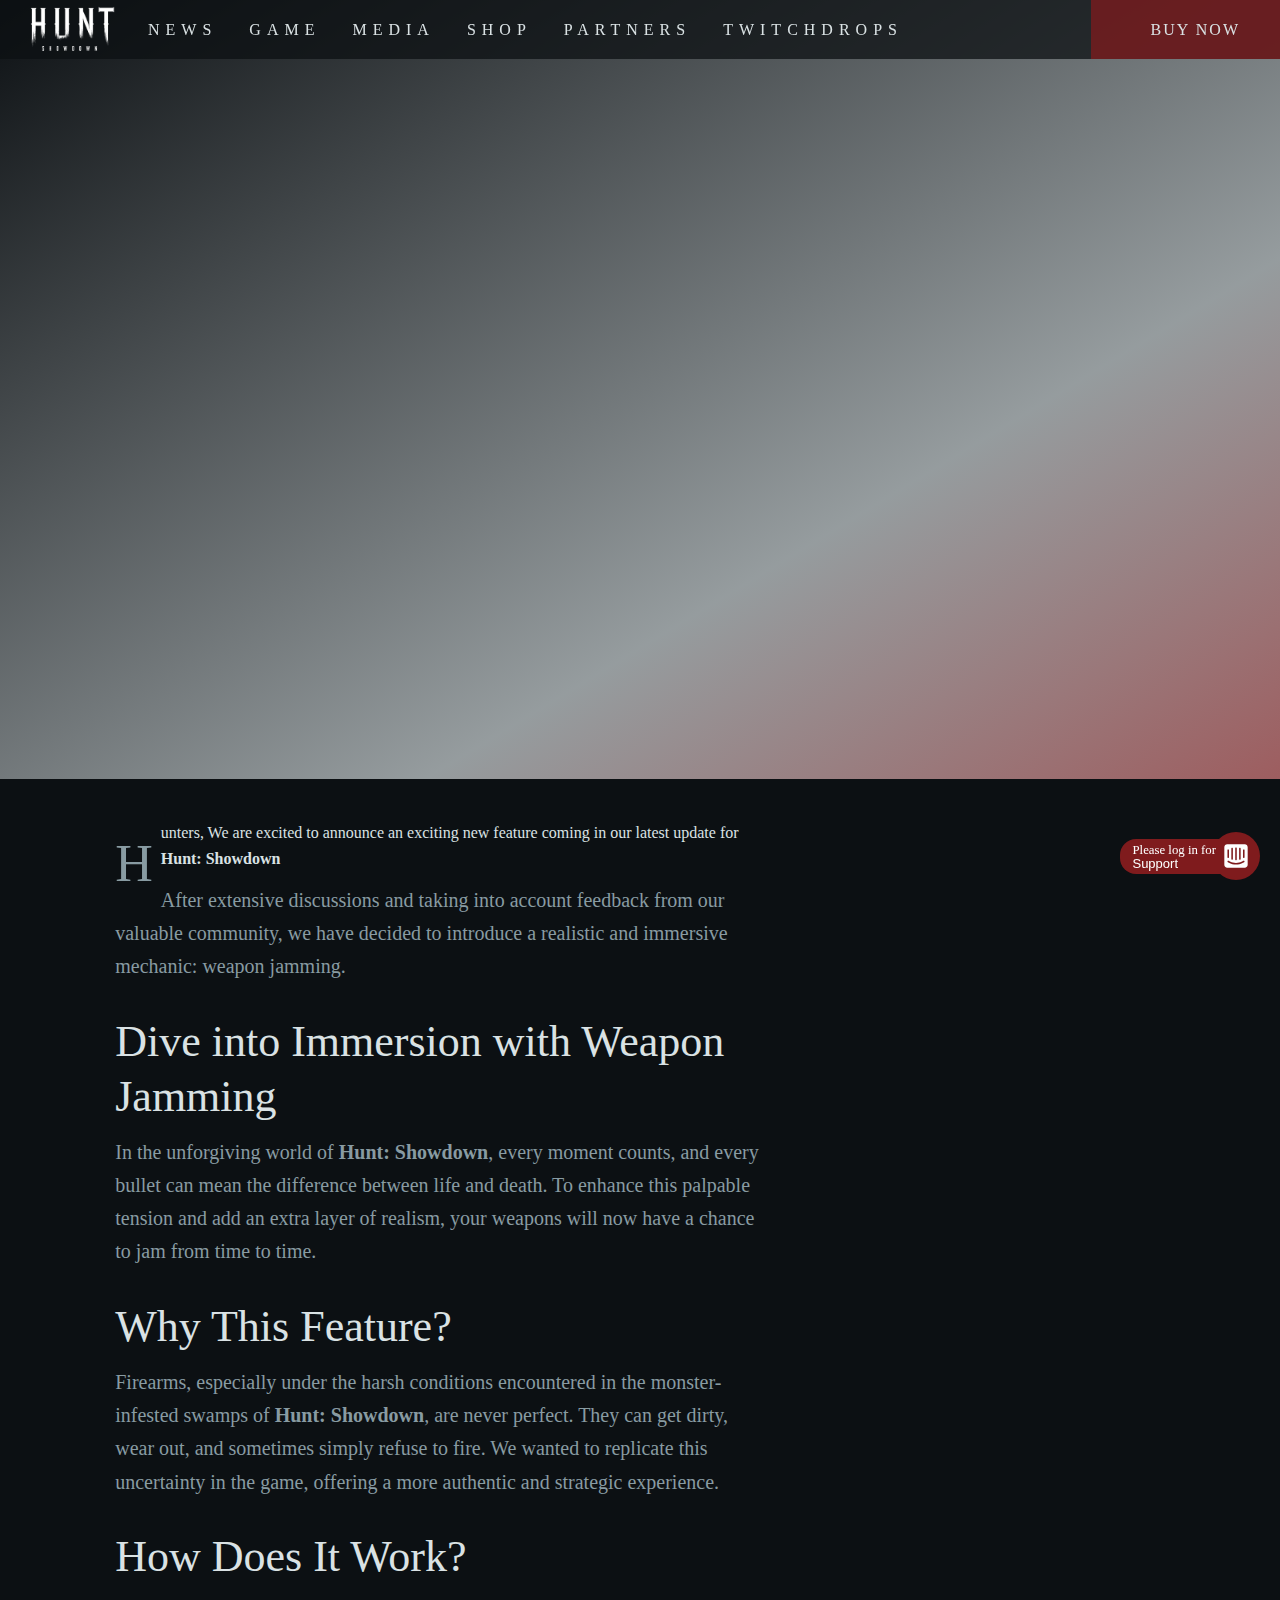
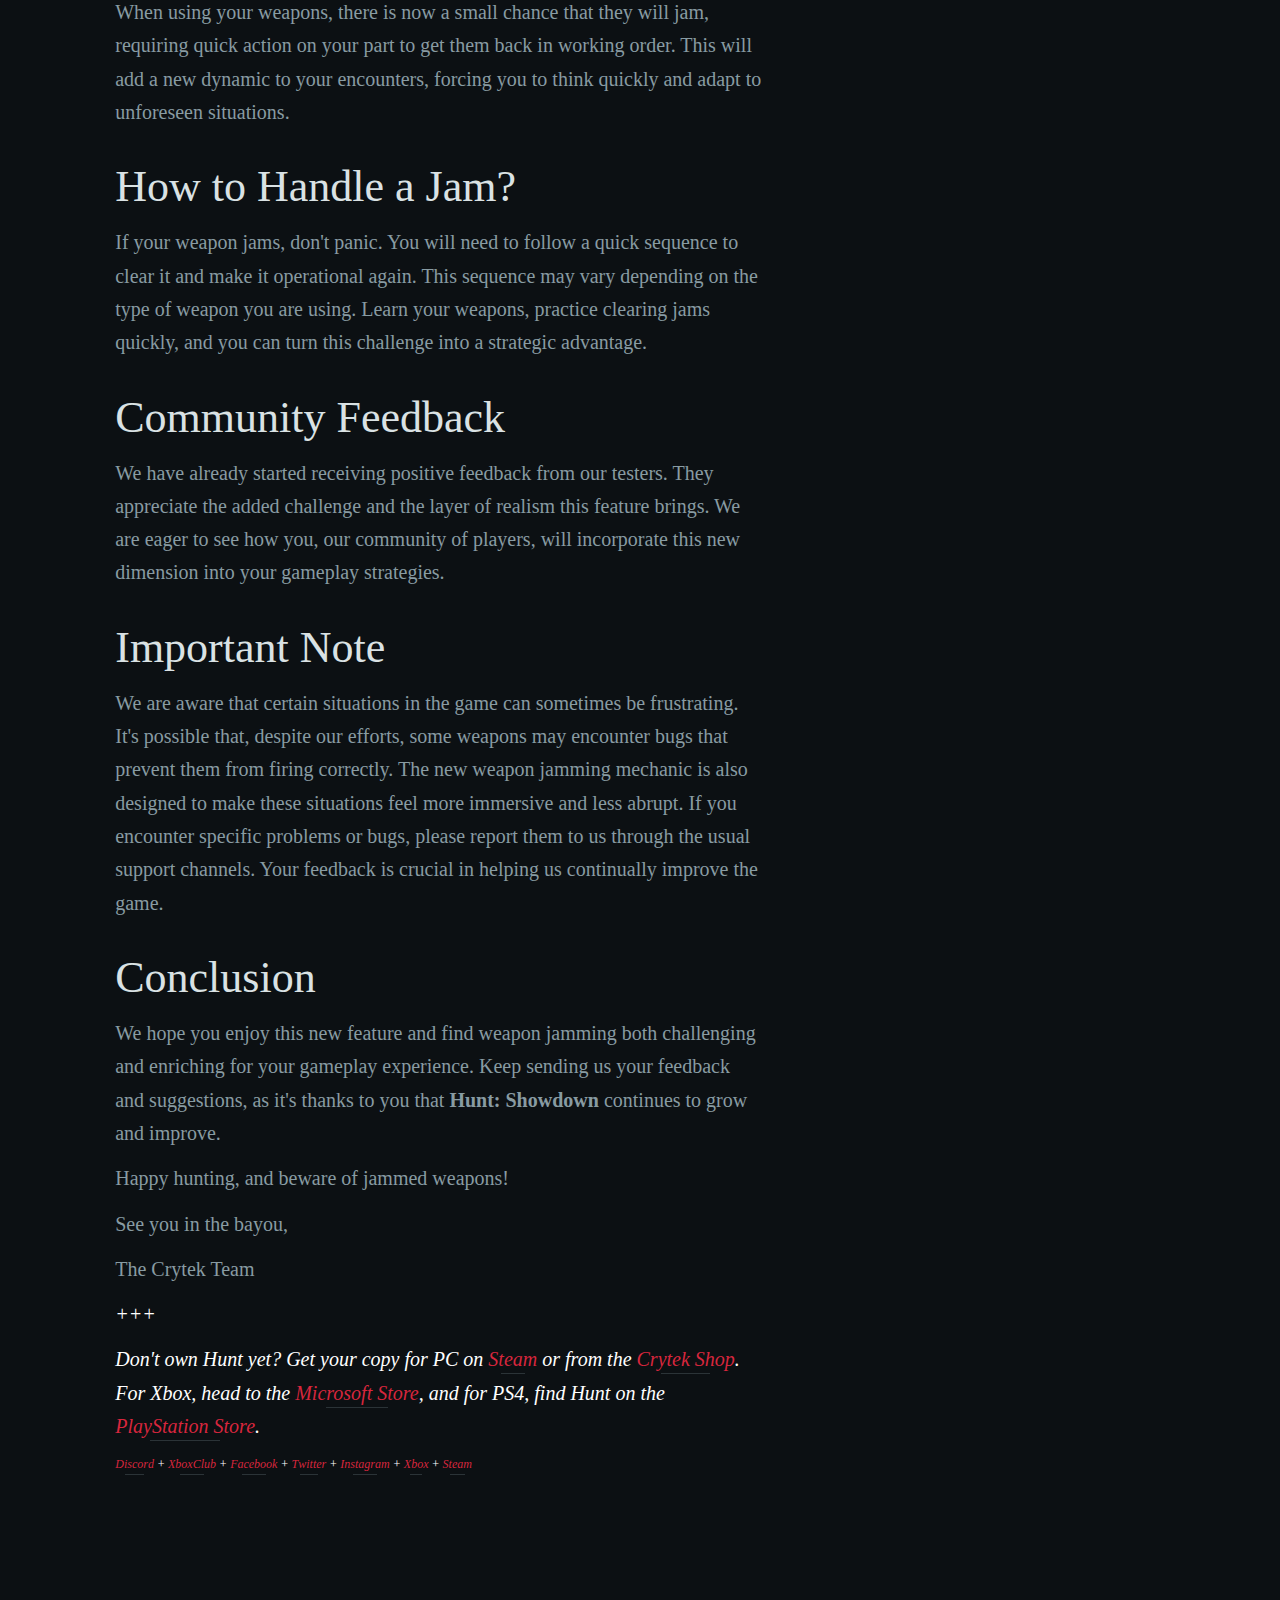
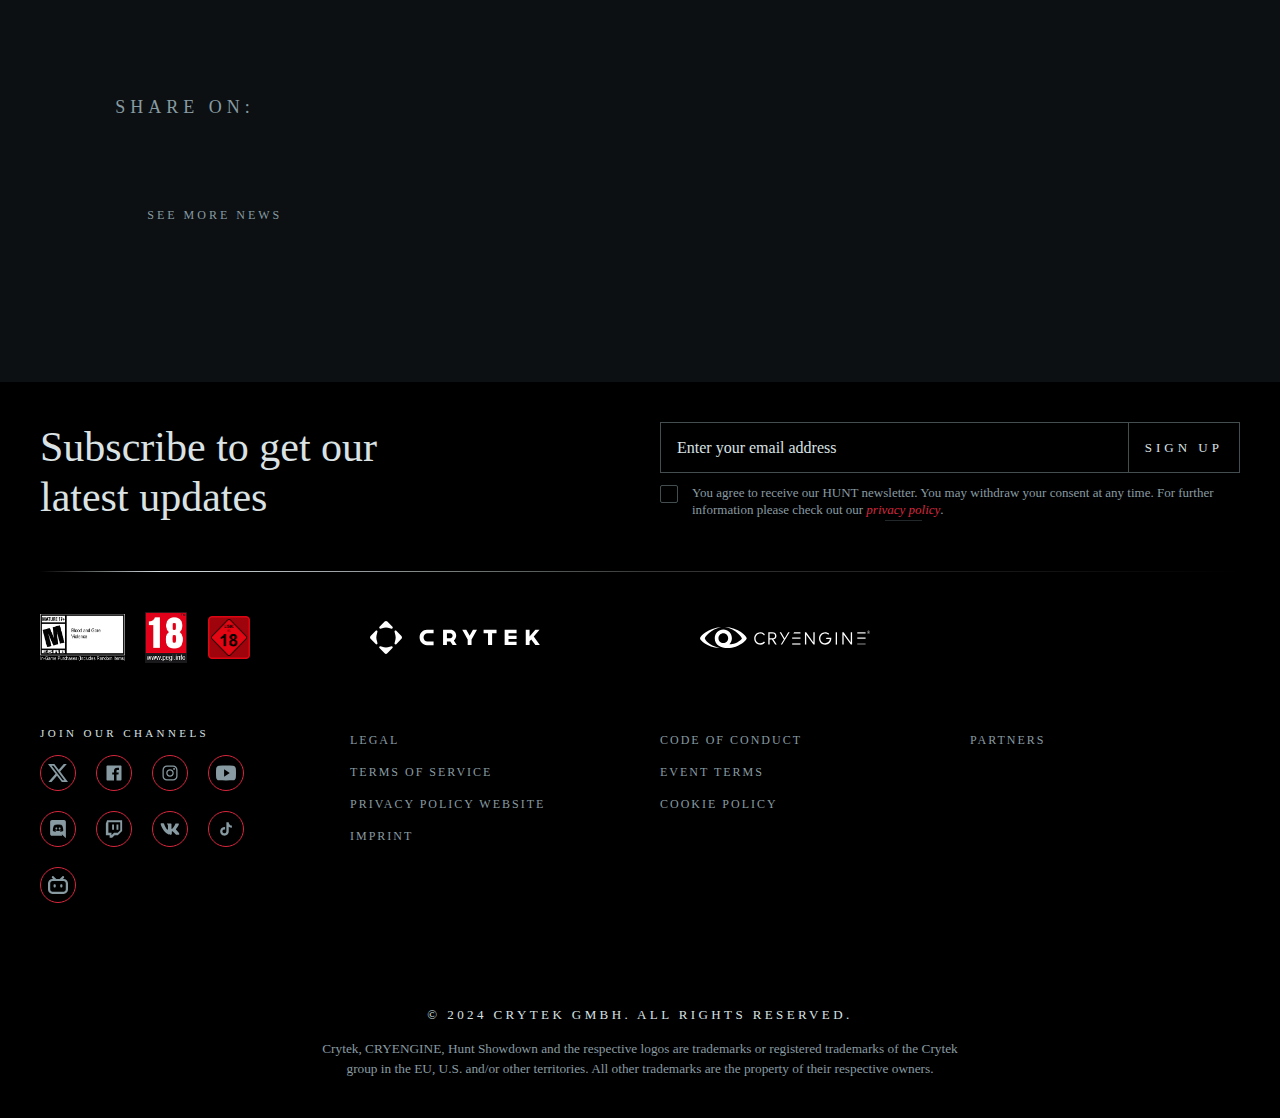
==== huntshowdown-introducing-weapon-jamming.html @ bbed9188 "Adding a fake hunt showdown blog post" ====
<!DOCTYPE html>
<!-- saved from url=(0057)https://www.huntshowdown.com/news/hunt-showdown-update-19 -->
<html lang="en"><head><meta http-equiv="Content-Type" content="text/html; charset=UTF-8">

  <!-- check if cookies is accepted  -->
      <!-- Start Hunt Google tag (gtag.js) -->
    <script async="" src="./Hunt_ Showdown - Hunt_ Showdown – Update 1.9_files/fbevents.js.téléchargement"></script><script async="" src="./Hunt_ Showdown - Hunt_ Showdown – Update 1.9_files/js"></script>
    <script>
      window.dataLayer = window.dataLayer || [];

      function gtag() {
        dataLayer.push(arguments);
      }
      gtag('js', new Date());

      gtag('config', 'G-HGEKR6GQHJ', {'anonymize_ip': true, 'debug_mode': false });
    </script>
    <!-- End Hunt Google tag (gtag.js) -->    
    <!-- Start Facebook Pixel Code -->
    <script>
      ! function(f, b, e, v, n, t, s)


      {
        if (f.fbq) return;
        n = f.fbq = function() {
          n.callMethod ?
            n.callMethod.apply(n, arguments) : n.queue.push(arguments)
        };
        if (!f._fbq) f._fbq = n;
        n.push = n;
        n.loaded = !0;
        n.version = '2.0';
        n.queue = [];
        t = b.createElement(e);
        t.async = !0;

        t.src = v;
        s = b.getElementsByTagName(e)[0];
        s.parentNode.insertBefore(t, s)
      }(window, document, 'script',
        'https://connect.facebook.net/en_US/fbevents.js');
      fbq('consent', 'grant');
      fbq('init', '161180277812144');
      fbq('track', 'PageView');
    </script>
    <!-- End Facebook Pixel Code -->
    
    <meta name="google" content="notranslate">
  <meta http-equiv="Content-Language" content="en_US">
  <title>Hunt: Showdown -&nbsp;Hunt: Showdown – Update 1.9 </title>
  <meta name="viewport" content="width=device-width, initial-scale=1">
  <link rel="shortcut icon" href="https://www.huntshowdown.com/assets/img/favicon.ico">
    <link type="text/css" rel="stylesheet" media="all" href="./Hunt_ Showdown - Hunt_ Showdown – Update 1.9_files/all.min.css">
  <link type="text/css" rel="stylesheet" media="all" href="./Hunt_ Showdown - Hunt_ Showdown – Update 1.9_files/app.css">
  <link type="text/css" rel="stylesheet" media="all" href="./Hunt_ Showdown - Hunt_ Showdown – Update 1.9_files/jssocials.css">
  <link type="text/css" rel="stylesheet" media="all" href="./Hunt_ Showdown - Hunt_ Showdown – Update 1.9_files/before-after.min.css">
  <link type="text/css" rel="stylesheet" media="all" href="./Hunt_ Showdown - Hunt_ Showdown – Update 1.9_files/slick.css">
  <link href="./Hunt_ Showdown - Hunt_ Showdown – Update 1.9_files/css" rel="stylesheet">
  <meta http-equiv="X-UA-Compatible" content="IE=edge, chrome=1">
  <meta name="description" content="Hunt: Showdown is a competitive first-person PvP bounty hunting game with heavy PvE elements. Set in the darkest corners of the world, Hunt packs the thrill of survival games into a match-based format.">
  <!-- general data -->
    <meta property="og:title" content="Hunt: Showdown - Hunt: Showdown – Update 1.9 ">
    <meta property="og:site_name" content="Hunt: Showdown">
    <meta property="og:description" content="Hunt: Showdown is a competitive first-person PvP bounty hunting game with heavy PvE elements. Set in the darkest corners of the world, Hunt packs the thrill of survival games into a match-based format.">
    <meta property="og:type" content="article">
    <meta property="og:image" content="https://www.huntshowdown.com/files/news/Blog_1920x108025.jpg">
    <!-- media -->
  <!-- Startup configuration http://w3c.github.io/manifest/ -->
  <link rel="manifest" href="https://www.huntshowdown.com/manifest.json">
  <!-- Fallback application metadata for legacy browsers -->
  <meta name="application-name" content="SignIn Form Boilerplate">
      <meta name="theme-color" content="#811e20">
    <link rel="icon" sizes="16x16 32x32 48x48" href="https://www.huntshowdown.com/assets/img/favicon.ico">
  <link rel="stylesheet" href="./Hunt_ Showdown - Hunt_ Showdown – Update 1.9_files/ie.css">
  <script src="./Hunt_ Showdown - Hunt_ Showdown – Update 1.9_files/aes.js.téléchargement"></script>
  <script src="./Hunt_ Showdown - Hunt_ Showdown – Update 1.9_files/axios.min.js.téléchargement"></script>
  <!--[if lt IE 9]>
        <script src="/vendors/html5shiv/html5.js"></script>
    <![endif]-->



  <script type="text/javascript" src="./Hunt_ Showdown - Hunt_ Showdown – Update 1.9_files/rjs.min.js.téléchargement"></script>
  <!-- intercom && video-awards -->
      <script src="./Hunt_ Showdown - Hunt_ Showdown – Update 1.9_files/intercomWidget.js.téléchargement"></script>
  
  <!-- google site verification -->
  <meta name="google-site-verification" content="YLtx5zFe3yC482qUzJ9mA2N_0Azlbw8kqzgKvQX0kow">
</head>

<body>
  <noscript>
    <img src="https://ad.doubleclick.net/ddm/activity/src=14203858;type=gshun0;cat=leadg0;dc_lat=;dc_rdid=;tag_for_child_directed_treatment=;tfua=;npa=;gdpr=${GDPR};gdpr_consent=${GDPR_CONSENT_755};ord=[Random Number]?" width="1" height="1" alt="" />
  </noscript>
  <!--[if lt IE 7]>
        <p class="chromeframe">You are using an <strong>outdated</strong> browser. Please <a href="http://browsehappy.com/">upgrade your browser</a> or <a href="http://www.google.com/chromeframe/?redirect=true">activate Google Chrome Frame</a> to improve your experience.</p>
    <![endif]-->
  <div class="injecticons">
    <!--?xml version="1.0" ?-->    <svg xmlns="http://www.w3.org/2000/svg" xmlns:xlink="http://www.w3.org/1999/xlink">
      <symbol viewBox="0 0 512 512" id="discord" xmlns="http://www.w3.org/2000/svg">
        <path d="M321.779 244.5c0 14.031-10.35 25.53-23.46 25.53-12.88 0-23.46-11.499-23.46-25.53 0-14.03 10.351-25.529 23.46-25.529 13.111 0 23.46 11.499 23.46 25.529zM214.37 218.971c-13.111 0-23.461 11.499-23.461 25.529 0 14.031 10.581 25.53 23.461 25.53 13.109 0 23.459-11.499 23.459-25.53.231-14.03-10.35-25.529-23.459-25.529zm242.879-145.59v412.618c-57.944-51.206-39.412-34.255-106.721-96.829l12.192 42.549H101.899c-25.989 0-47.148-21.158-47.148-47.381V73.381c0-26.221 21.159-47.38 47.148-47.38h308.198c25.992 0 47.152 21.159 47.152 47.38zm-65.551 218.038c0-74.059-33.119-134.089-33.119-134.089-33.119-24.839-64.63-24.149-64.63-24.149l-3.22 3.681C329.83 148.82 348 166.071 348 166.071c-54.636-29.944-118.813-29.949-171.81-6.67-8.512 3.909-13.571 6.67-13.571 6.67s19.09-18.17 60.49-30.13l-2.299-2.761s-31.511-.689-64.631 24.149c0 0-33.119 60.03-33.119 134.089 0 0 19.32 33.35 70.148 34.96 0 0 8.511-10.349 15.41-19.09-29.21-8.74-40.248-27.138-40.248-27.138 3.383 2.365 8.962 5.438 9.43 5.748 38.82 21.743 93.965 28.864 143.52 8.051 8.049-2.989 17.02-7.36 26.449-13.57 0 0-11.5 18.861-41.63 27.37 6.901 8.739 15.181 18.629 15.181 18.629 50.829-1.609 70.378-34.959 70.378-34.959z"></path>
      </symbol>
      <symbol viewBox="0 0 512 512" id="facebook" xmlns="http://www.w3.org/2000/svg">
        <path d="M426.8 64H85.2C73.5 64 64 73.5 64 85.2v341.6c0 11.7 9.5 21.2 21.2 21.2H256V296h-45.9v-56H256v-41.4c0-49.6 34.4-76.6 78.7-76.6 21.2 0 44 1.6 49.3 2.3v51.8h-35.3c-24.1 0-28.7 11.4-28.7 28.2V240h57.4l-7.5 56H320v152h106.8c11.7 0 21.2-9.5 21.2-21.2V85.2c0-11.7-9.5-21.2-21.2-21.2z"></path>
      </symbol>
      <symbol viewBox="0 0 512 512" id="instagram" xmlns="http://www.w3.org/2000/svg">
        <path d="M336 96c21.2 0 41.3 8.4 56.5 23.5S416 154.8 416 176v160c0 21.2-8.4 41.3-23.5 56.5S357.2 416 336 416H176c-21.2 0-41.3-8.4-56.5-23.5S96 357.2 96 336V176c0-21.2 8.4-41.3 23.5-56.5S154.8 96 176 96h160m0-32H176c-61.6 0-112 50.4-112 112v160c0 61.6 50.4 112 112 112h160c61.6 0 112-50.4 112-112V176c0-61.6-50.4-112-112-112z"></path>
        <path d="M360 176c-13.3 0-24-10.7-24-24s10.7-24 24-24c13.2 0 24 10.7 24 24s-10.8 24-24 24zm-104 16c35.3 0 64 28.7 64 64s-28.7 64-64 64-64-28.7-64-64 28.7-64 64-64m0-32c-53 0-96 43-96 96s43 96 96 96 96-43 96-96-43-96-96-96z"></path>
      </symbol>
      <symbol viewBox="0 0 512 512" id="twitch" xmlns="http://www.w3.org/2000/svg">
        <path d="M80 32l-32 80v304h96v64h64l64-64h80l112-112V32H80zm336 256l-64 64h-96.001L192 416v-64h-80V80h304v208z"></path>
        <path d="M320 143h48v129h-48zm-112 0h48v129h-48z"></path>
      </symbol>
      <symbol fill="none" viewBox="0 0 22 24" id="twitch-icon" xmlns="http://www.w3.org/2000/svg">
        <path d="M1.913.785L.515 4.991v15.42h5.592v2.804h2.795L11.7 20.41h4.194l5.592-5.972V.785H1.913zm18.174 12.617l-3.914 4.205h-4.958l-3.011 2.197v-2.197H3.31V2.187h16.777v11.215z" fill="#7743D4" data-darkreader-inline-fill="" style="--darkreader-inline-fill: #8252d7;"></path>
        <path d="M11.699 6.393H10.3V12h1.398V6.393zM15.893 6.393h-1.398V12h1.398V6.393z" fill="#7743D4" data-darkreader-inline-fill="" style="--darkreader-inline-fill: #8252d7;"></path>
      </symbol>
      <symbol fill="none" viewBox="0 0 161 53" id="twitch-word" xmlns="http://www.w3.org/2000/svg">
        <path fill-rule="evenodd" clip-rule="evenodd" d="M157.323 18.222l-6.439-6.377h-11.962V3.644H128.8v37.358h10.122V21.866h8.279v19.136h10.122v-22.78zm-32.201-6.377h-15.64l-6.441 6.377v16.4l6.441 6.38h15.64V30.98H113.16v-9.114h11.962v-10.02zm-25.761 0h-8.279V3.644H80.96v30.979l6.44 6.38h11.961V30.98h-8.279v-9.114h8.279v-10.02zM77.28 3.644H67.16V8.2h10.12V3.644zm0 8.201H67.16v29.157h10.12V11.845zm-13.8 0H53.36v19.136h-3.679V11.845h-10.12v19.136h-3.679V11.845H25.76v29.157h31.282l6.439-6.38V11.846zm-41.4 0H13.8V3.644H3.68v30.979l6.44 6.38h11.96V30.98H13.8v-9.114h8.28v-10.02zM161 16.4v27.335l-13.799 9.112h-9.2V48.29l-6.44 4.557h-8.279V48.29l-4.599 4.557h-14.72l-4.602-4.557-.921 4.557H85.562l-5.267-4.557L80 52.847H65.403l-.516-4.557-3.952 4.557H38.64l-4.6-1.822v1.822H22.08l-13.8-8.203L0 36.449V0h17.481l8.28 8.201h37.72V0h31.28V8.2h8.28v4.555l4.602-4.555h9.198L125.122 0h17.48V8.2h10.121L161 16.4z" fill="#9147FF" data-darkreader-inline-fill="" style="--darkreader-inline-fill: #4100a1;"></path>
      </symbol>
      <symbol viewBox="0 0 16 16" id="twitter" xmlns="http://www.w3.org/2000/svg">
        <path d="M12.6.75h2.454l-5.36 6.142L16 15.25h-4.937l-3.867-5.07-4.425 5.07H.316l5.733-6.57L0 .75h5.063l3.495 4.633L12.601.75Zm-.86 13.028h1.36L4.323 2.145H2.865l8.875 11.633Z"></path>
      </symbol>
      <symbol viewBox="0 0 64 64" id="vk" xmlns="http://www.w3.org/2000/svg">
        <path d="M4 13.9h7.1c.9 0 1.6.6 1.9 1.4.9 2.6 2.9 8.3 5.2 12.2 3.1 5.1 5.1 7 6.4 6.8 1.3-.3.9-3.7.9-6.4s.3-7.3-1-9.4l-2-2.9a1 1 0 0 1 .8-1.6h11.4c1.1 0 2 .9 2 2v14.5s.5 2.6 3.3-.1 5.8-7.7 8.3-12.8l1-2.4c.3-.7 1-1.2 1.8-1.2h7.4c1.4 0 2.4 1.4 1.9 2.7l-.8 2.1s-2.7 5.4-5.5 9.2c-2.8 3.9-3.4 4.8-3 5.8.4 1 7.6 7.7 9.4 10.9.5.9.9 1.7 1.3 2.4.7 1.3-.3 3-1.8 3h-8.4c-.7 0-1.4-.4-1.7-1l-.8-1.3s-5.1-6-8.2-7.9c-3.2-1.8-3.1.8-3.1.8V46c0 2.2-1.8 4-4 4h-2s-11 0-19.8-13.1C5.1 26.7 2.8 20.1 2 16.3c-.2-1.2.7-2.4 2-2.4z"></path>
      </symbol>
      <symbol viewBox="0 0 512 512" id="youtube" xmlns="http://www.w3.org/2000/svg">
        <path d="M508.6 148.8c0-45-33.1-81.2-74-81.2C379.2 65 322.7 64 265 64h-18c-57.6 0-114.2 1-169.6 3.6C36.6 67.6 3.5 104 3.5 149 1 184.6-.1 220.2 0 255.8c-.1 35.6 1 71.2 3.4 106.9 0 45 33.1 81.5 73.9 81.5 58.2 2.7 117.9 3.9 178.6 3.8 60.8.2 120.3-1 178.6-3.8 40.9 0 74-36.5 74-81.5 2.4-35.7 3.5-71.3 3.4-107 .2-35.6-.9-71.2-3.3-106.9zM207 353.9V157.4l145 98.2-145 98.3z"></path>
      </symbol>
      <symbol viewBox="0 0 48 48" id="tiktok" xmlns="http://www.w3.org/2000/svg">
        <path d="M38.0766847,15.8542954 C36.0693906,15.7935177 34.2504839,14.8341149 32.8791434,13.5466056 C32.1316475,12.8317108 31.540171,11.9694126 31.1415066,11.0151329 C30.7426093,10.0603874 30.5453728,9.03391952 30.5619062,8 L24.9731521,8 L24.9731521,28.8295196 C24.9731521,32.3434487 22.8773693,34.4182737 20.2765028,34.4182737 C19.6505623,34.4320127 19.0283477,34.3209362 18.4461858,34.0908659 C17.8640239,33.8612612 17.3337909,33.5175528 16.8862248,33.0797671 C16.4386588,32.6422142 16.0833071,32.1196657 15.8404292,31.5426268 C15.5977841,30.9658208 15.4727358,30.3459348 15.4727358,29.7202272 C15.4727358,29.0940539 15.5977841,28.4746337 15.8404292,27.8978277 C16.0833071,27.3207888 16.4386588,26.7980074 16.8862248,26.3604545 C17.3337909,25.9229017 17.8640239,25.5791933 18.4461858,25.3491229 C19.0283477,25.1192854 19.6505623,25.0084418 20.2765028,25.0219479 C20.7939283,25.0263724 21.3069293,25.1167239 21.794781,25.2902081 L21.794781,19.5985278 C21.2957518,19.4900128 20.7869423,19.436221 20.2765028,19.4380839 C18.2431278,19.4392483 16.2560928,20.0426009 14.5659604,21.1729264 C12.875828,22.303019 11.5587449,23.9090873 10.7814424,25.7878401 C10.003907,27.666593 9.80084889,29.7339663 10.1981162,31.7275214 C10.5953834,33.7217752 11.5748126,35.5530237 13.0129853,36.9904978 C14.4509252,38.4277391 16.2828722,39.4064696 18.277126,39.8028054 C20.2711469,40.1991413 22.3382874,39.9951517 24.2163416,39.2169177 C26.0948616,38.4384508 27.7002312,37.1209021 28.8296253,35.4300711 C29.9592522,33.7397058 30.5619062,31.7522051 30.5619062,29.7188301 L30.5619062,18.8324027 C32.7275484,20.3418321 35.3149087,21.0404263 38.0766847,21.0867664 L38.0766847,15.8542954 Z"></path>
      </symbol>
      <symbol viewBox="0 0 24 24" id="bilibili" xmlns="http://www.w3.org/2000/svg">
        <path xmlns="http://www.w3.org/2000/svg" d="M17.813 4.653h.854c1.51.054 2.769.578 3.773 1.574 1.004.995 1.524 2.249 1.56 3.76v7.36c-.036 1.51-.556 2.769-1.56 3.773s-2.262 1.524-3.773 1.56H5.333c-1.51-.036-2.769-.556-3.773-1.56S.036 18.858 0 17.347v-7.36c.036-1.511.556-2.765 1.56-3.76 1.004-.996 2.262-1.52 3.773-1.574h.774l-1.174-1.12a1.234 1.234 0 0 1-.373-.906c0-.356.124-.658.373-.907l.027-.027c.267-.249.573-.373.92-.373.347 0 .653.124.92.373L9.653 4.44c.071.071.134.142.187.213h4.267a.836.836 0 0 1 .16-.213l2.853-2.747c.267-.249.573-.373.92-.373.347 0 .662.151.929.4.267.249.391.551.391.907 0 .355-.124.657-.373.906zM5.333 7.24c-.746.018-1.373.276-1.88.773-.506.498-.769 1.13-.786 1.894v7.52c.017.764.28 1.395.786 1.893.507.498 1.134.756 1.88.773h13.334c.746-.017 1.373-.275 1.88-.773.506-.498.769-1.129.786-1.893v-7.52c-.017-.765-.28-1.396-.786-1.894-.507-.497-1.134-.755-1.88-.773zM8 11.107c.373 0 .684.124.933.373.25.249.383.569.4.96v1.173c-.017.391-.15.711-.4.96-.249.25-.56.374-.933.374s-.684-.125-.933-.374c-.25-.249-.383-.569-.4-.96V12.44c0-.373.129-.689.386-.947.258-.257.574-.386.947-.386zm8 0c.373 0 .684.124.933.373.25.249.383.569.4.96v1.173c-.017.391-.15.711-.4.96-.249.25-.56.374-.933.374s-.684-.125-.933-.374c-.25-.249-.383-.569-.4-.96V12.44c.017-.391.15-.711.4-.96.249-.249.56-.373.933-.373Z"></path>
      </symbol>
    </svg>
  </div>
  <nav class="nav-desktop is-sticky">
  <ul>
    <li><a href="https://www.huntshowdown.com/">
        <div class="logo"><img src="./Hunt_ Showdown - Hunt_ Showdown – Update 1.9_files/logo-nav.png"></div>
      </a>
    </li>
    <li><a href="https://www.huntshowdown.com/news" class="strokehover ">News</a></li>
    <li><a href="https://www.huntshowdown.com/game" class="strokehover ">Game</a></li>
    <li><a href="https://www.huntshowdown.com/media" class="strokehover ">Media</a></li>
    <li><a rel="noopener noreferrer" href="https://eu-shop.crytek.com/" class="strokehover" target="_blank">Shop</a></li>
    <li><a href="https://www.huntshowdown.com/partners" class="strokehover ">Partners</a></li>
    <li><a href="https://www.huntshowdown.com/twitchdrops" class="strokehover ">Twitchdrops</a></li>

  </ul>
  <div class="right">
    <div class="buybtn-dropdown"><a href="javascript:void(0)" class="buybtn-btn" id="buyMenu">Buy now</a>
      <ul class="buybtn-list">
        <li><a rel="noopener noreferrer" target="_blank" class="steam" href="http://store.steampowered.com/app/594650/Hunt_Showdown/" onclick="gtag(&#39;event&#39;, &#39;buy_now_steam&#39;, {&#39;event_label&#39;:&#39;Buy now Steam&#39;,&#39;event_category&#39;:&#39;Top nav&#39;, &#39;event_action&#39;:&#39;click&#39;});">Steam</a></li>
        <li><a rel="noopener noreferrer" target="_blank" class="ps4" href="https://store.playstation.com/en-gb/product/EP4291-CUSA15859_00-HUNTSHOWDOWN0000" onclick="gtag(&#39;event&#39;, &#39;buy_now_ps4&#39;, {&#39;event_label&#39;:&#39;Buy now PS4&#39;,&#39;event_category&#39;:&#39;Top nav&#39;, &#39;event_action&#39;:&#39;click&#39;});">Playstation 4</a></li>
        <li><a rel="noopener noreferrer" target="_blank" class="xbox" href="https://www.microsoft.com/en-us/p/hunt-showdown/9ncmq9dxgxf6?activetab=pivot%3Aoverviewtab" onclick="gtag(&#39;event&#39;, &#39;buy_now_xbox_one&#39;, {&#39;event_label&#39;:&#39;Buy now Xbox One&#39;,&#39;event_category&#39;:&#39;Top nav&#39;, &#39;event_action&#39;:&#39;click&#39;});">Xbox One</a></li>
        <li><a rel="noopener noreferrer" target="_blank" class="pc" href="https://eu-shop.crytek.com/products/hunt-showdown" onclick="gtag(&#39;event&#39;, &#39;buy_now_crytek_shop&#39;, {&#39;event_label&#39;:&#39;Buy now Crytek Shop&#39;,&#39;event_category&#39;:&#39;Top nav&#39;, &#39;event_action&#39;:&#39;click&#39;});">Crytek Shop</a></li>
      </ul>
    </div>
  </div>
</nav>

<nav class="nav-mobile nav-bg is-sticky">
  <div class="menuicon">Menu</div>
  <a href="https://www.huntshowdown.com/">
    <div class="logo"><img src="./Hunt_ Showdown - Hunt_ Showdown – Update 1.9_files/logo-nav.png"></div>
  </a>
  <div class="buybtn-mobile">
    <a class="buybtn-btn" href="javascript:void(0)">Buy now</a>
    <ul class="buybtn-list">
      <li><a target="_blank" rel="noopener noreferrer" class="steam" href="http://store.steampowered.com/app/594650/Hunt_Showdown/" onclick="gtag(&#39;event&#39;, &#39;buy_now_steam&#39;, {&#39;event_label&#39;:&#39;Buy now Steam&#39;,&#39;event_category&#39;:&#39;Mobile top nav&#39;, &#39;event_action&#39;:&#39;click&#39;});">Steam</a></li>
      <li><a target="_blank" rel="noopener noreferrer" class="ps4" href="https://store.playstation.com/en-gb/product/EP4291-CUSA15859_00-HUNTSHOWDOWN0000" onclick="gtag(&#39;event&#39;, &#39;buy_now_ps4&#39;, {&#39;event_label&#39;:&#39;Buy now PS4&#39;,&#39;event_category&#39;:&#39;Mobile top nav&#39;, &#39;event_action&#39;:&#39;click&#39;});">Playstation 4</a></li>
      <li><a target="_blank" rel="noopener noreferrer" class="xbox" href="https://www.microsoft.com/en-us/p/hunt-showdown/9ncmq9dxgxf6?activetab=pivot%3Aoverviewtab" onclick="gtag(&#39;event&#39;, &#39;buy_now_xbox_one&#39;, {&#39;event_label&#39;:&#39;Buy now Xbox One&#39;,&#39;event_category&#39;:&#39;Mobile top nav&#39;, &#39;event_action&#39;:&#39;click&#39;});">Xbox One</a></li>
      <li><a target="_blank" rel="noopener noreferrer" class="pc" href="https://eu-shop.crytek.com/products/hunt-showdown" onclick="gtag(&#39;event&#39;, &#39;buy_now_crytek_shop&#39;, {&#39;event_label&#39;:&#39;Buy now Crytek Shop&#39;,&#39;event_category&#39;:&#39;Mobile top nav&#39;, &#39;event_action&#39;:&#39;click&#39;});">Crytek Shop</a></li>
    </ul>
  </div>
  <ul class="nav-overlay">
    <ul class="menu">
      <li><a href="https://www.huntshowdown.com/">Home</a></li>
      <li><a href="https://www.huntshowdown.com/news">News</a></li>
      <li><a href="https://www.huntshowdown.com/game">Game</a></li>
      <li><a href="https://www.huntshowdown.com/media">Media</a></li>
      <li><a rel="noopener noreferrer" href="https://eu-shop.crytek.com/" target="_blank">Shop</a></li>
      <li><a href="https://www.huntshowdown.com/partners">Partners</a></li>
      <li><a href="https://www.huntshowdown.com/twitchdrops">Twitchdrops</a></li>
      <li class="small"><a rel="noopener noreferrer" target="_blank" href="https://eu-shop.crytek.com/" onclick="gtag(&#39;event&#39;, &#39;buy_now_crytek_shop&#39;, {&#39;event_label&#39;:&#39;Buy now Crytek Shop&#39;,&#39;event_category&#39;:&#39;Mobile nav&#39;, &#39;event_action&#39;:&#39;click&#39;});">Buy now on our Shop</a></li>
      <li class="small"><a rel="noopener noreferrer" target="_blank" class="steam" href="http://store.steampowered.com/app/594650/Hunt_Showdown/" onclick="gtag(&#39;event&#39;, &#39;buy_now_steam&#39;, {&#39;event_label&#39;:&#39;Buy now Steam&#39;,&#39;event_category&#39;:&#39;Mobile nav&#39;, &#39;event_action&#39;:&#39;click&#39;});">Buy now on Steam</a></li>
      <li class="small"><a rel="noopener noreferrer" target="_blank" class="ps4" href="https://store.playstation.com/en-gb/product/EP4291-CUSA15859_00-HUNTSHOWDOWN0000" onclick="gtag(&#39;event&#39;, &#39;buy_now_ps4&#39;, {&#39;event_label&#39;:&#39;Buy now PS4&#39;,&#39;event_category&#39;:&#39;Mobile nav&#39;, &#39;event_action&#39;:&#39;click&#39;});">Buy now on Playstation 4</a></li>
      <li class="small"><a rel="noopener noreferrer" target="_blank" class="xbox" href="https://www.microsoft.com/en-us/p/hunt-showdown/9ncmq9dxgxf6?activetab=pivot%3Aoverviewtab" onclick="gtag(&#39;event&#39;, &#39;buy_now_xbox_one&#39;, {&#39;event_label&#39;:&#39;Buy now Xbox One&#39;,&#39;event_category&#39;:&#39;Mobile nav&#39;, &#39;event_action&#39;:&#39;click&#39;});">Buy now on Xbox</a></li>

      <li class="small"><a href="https://www.huntshowdown.com/signup" class="steambtn">Sign up for our Newsletter</a></li>
    </ul>
  </ul>
</nav><style>
  .blur {
    filter: blur(10px);
    transition: all 1s;
  }
    .noblur {
    transition: all 1s;
  }
</style>
<div class="news-article-hero" style="background: url(&quot;../files/news/Blog_1920x108025.jpg&quot;) center center / cover repeat scroll rgb(218, 226, 228) !important; --darkreader-inline-bgcolor: #263134;" data-darkreader-inline-bgcolor="">
      <div class="news-article-headline">
        <h5><a href="https://www.huntshowdown.com/news/date"><span>July 13, 2024</span></a></h5>
        <h3 aria-label="Hunt: Showdown – Update 1.9  " style="opacity: 1;"><span class="word1" aria-hidden="true">Hunt:</span> <span class="word2" aria-hidden="true">Showdown</span> <span class="word3" aria-hidden="true">–</span> <span class="word4" aria-hidden="true">Introducing a New Feature: Weapon Jamming!</span>   <span class="word7" aria-hidden="true"></span> </h3>
      </div>
</div>
<hr class="hr-big hr-hunt-black news-hr">
<section id="stickynav" class="news-article">
  <div class="row news-article-image"></div>

  <div class="row news-article-text">

    <div class="col">
      <p><p class="dropcap">H</p>unters, We are excited to announce an exciting new feature coming in our latest update for <strong>Hunt: Showdown</strong></p>

<p style="font-size: 2rem;">After extensive discussions and taking into account feedback from our valuable community, we have decided to introduce a realistic and immersive mechanic: weapon jamming.</p>

<h2>Dive into Immersion with Weapon Jamming</h2>

<p style="font-size: 2rem;">In the unforgiving world of <strong>Hunt: Showdown</strong>, every moment counts, and every bullet can mean the difference between life and death. To enhance this palpable tension and add an extra layer of realism, your weapons will now have a chance to jam from time to time.</p>

<h2>Why This Feature?</h2>

<p style="font-size: 2rem;">Firearms, especially under the harsh conditions encountered in the monster-infested swamps of <strong>Hunt: Showdown</strong>, are never perfect. They can get dirty, wear out, and sometimes simply refuse to fire. We wanted to replicate this uncertainty in the game, offering a more authentic and strategic experience.</p>

<h2>How Does It Work?</h2>

<p style="font-size: 2rem;">When using your weapons, there is now a small chance that they will jam, requiring quick action on your part to get them back in working order. This will add a new dynamic to your encounters, forcing you to think quickly and adapt to unforeseen situations.</p>

<h2>How to Handle a Jam?</h2>

<p style="font-size: 2rem;">If your weapon jams, don't panic. You will need to follow a quick sequence to clear it and make it operational again. This sequence may vary depending on the type of weapon you are using. Learn your weapons, practice clearing jams quickly, and you can turn this challenge into a strategic advantage.</p>

<h2>Community Feedback</h2>

<p style="font-size: 2rem;">We have already started receiving positive feedback from our testers. They appreciate the added challenge and the layer of realism this feature brings. We are eager to see how you, our community of players, will incorporate this new dimension into your gameplay strategies.</p>

<h2>Important Note</h2>

<p style="font-size: 2rem;">We are aware that certain situations in the game can sometimes be frustrating. It's possible that, despite our efforts, some weapons may encounter bugs that prevent them from firing correctly. The new weapon jamming mechanic is also designed to make these situations feel more immersive and less abrupt. If you encounter specific problems or bugs, please report them to us through the usual support channels. Your feedback is crucial in helping us continually improve the game.</p>

<h2>Conclusion</h2>

<p style="font-size: 2rem;">We hope you enjoy this new feature and find weapon jamming both challenging and enriching for your gameplay experience. Keep sending us your feedback and suggestions, as it's thanks to you that <strong>Hunt: Showdown</strong> continues to grow and improve.</p>

<p style="font-size: 2rem;">Happy hunting, and beware of jammed weapons!</p>

<p style="font-size: 2rem;">See you in the bayou,</p>
<p style="font-size: 2rem;">The Crytek Team</p>

<p paraid="844337857" paraeid="{e0b54b3a-8671-49f0-94f9-a348bf9c38b3}{245}"></p><p class="paragraph" style="vertical-align:baseline"><span lang="EN-GB">+++<o:p></o:p></span></p><p class="paragraph" style="vertical-align:baseline"><span lang="EN-GB" data-redactor-tag="span">Don't own Hunt yet? Get
your copy for PC on </span><span lang="EN-GB"><a href="https://store.steampowered.com/app/594650/Hunt_Showdown/" target="_blank"><i>Steam</i></a></span><span lang="EN-GB" data-redactor-tag="span"> or from
the </span><span lang="EN-GB"><a href="https://eu-shop.crytek.com/" target="_blank"><i>Crytek Shop</i></a></span><span lang="EN-GB" data-redactor-tag="span">. For Xbox,
head to the </span><span lang="EN-GB"><a href="https://www.microsoft.com/en-us/p/hunt-showdown-game-preview/9ncmq9dxgxf6?activetab=pivot:overviewtab" target="_blank"><i data-redactor-tag="i">Microsoft
Store</i></a></span><i><span lang="EN-GB" data-redactor-tag="span">,</span></i><span lang="EN-GB" data-redactor-tag="span"> and for PS4, find Hunt
on the </span><span lang="EN-GB"><a href="https://www.playstation.com/en-us/games/hunt-showdown-ps4/"><i>PlayStation Store</i></a></span><span lang="EN-GB">.<o:p></o:p></span></p><p class="Paragraph SCXW48614167 BCX9" paraid="1529846744" paraeid="{5b8ca3ad-306d-4138-b111-5de02d67eb8c}{86}" style="font-size: 12px; margin-bottom: 0px; padding: 0px; user-select: text; -webkit-user-drag: none; -webkit-tap-highlight-color: transparent; overflow-wrap: break-word; white-space: pre-wrap; vertical-align: baseline; font-kerning: none; color: windowtext; --darkreader-inline-color: #e8e6e3;" data-darkreader-inline-color=""><span lang="EN-GB"><a href="https://discordapp.com/invite/huntshowdown" target="_blank"><i>Discord</i></a></span><i><span lang="EN-GB" data-redactor-tag="span"> + </span></i><span lang="EN-GB"><a href="https://account.xbox.com/en-US/gameinfohub?titleid=1693450318&amp;wa=wsignin1.0" target="_blank"><i>XboxClub</i></a></span><i><span lang="EN-GB" data-redactor-tag="span"> + </span></i><span lang="EN-GB"><a href="https://www.facebook.com/huntshowdown/" target="_blank"><i>Facebook</i></a></span><i><span lang="EN-GB" data-redactor-tag="span"> + </span></i><span lang="EN-GB"><a href="https://twitter.com/HuntShowdown" target="_blank"><i>Twitter</i></a></span><i><span lang="EN-GB" data-redactor-tag="span"> + </span></i><span lang="EN-GB"><a href="https://www.instagram.com/huntthegame/?hl=en" target="_blank"><i>Instagram</i></a></span><i><span lang="EN-GB" data-redactor-tag="span"> + </span></i><span lang="EN-GB"><a href="https://www.microsoft.com/en-us/p/hunt-showdown-game-preview/9ncmq9dxgxf6?cid=msft_web_chart&amp;activetab=pivot:overviewtab" target="_blank"><i>Xbox</i></a></span><i><span lang="EN-GB" data-redactor-tag="span"> + </span></i><span lang="EN-GB"><a href="https://store.steampowered.com/app/594650/Hunt_Showdown/" target="_blank"><i>Steam</i></a></span><span></span><br></p><p style="font-size: 12px;"><br></p><br>    </div>
  </div>
            <div class="row news-article-text">

    <div class="col">
        <br>
                <hr>
                
        <div class="social">
            <h3 class="social__item uppercase">Share ON:</h3>
            <div class="social__item">
                   <span class="fa fa-brands fa-facebook-f" data-social="fb"></span>
            </div>
            <div class="social__item">
                <span class="fa fa-brands fa-x-twitter" data-social="tw"></span>
            </div>
        </div>
        
        <div class="news-article-footer"><a href="https://www.huntshowdown.com/news" class="btn">See more News</a></div>
             </div>

  </div>
  <div id="detailed-page" style="display:none;"></div>
</section>


  <div class="yt-cookies" style="display:none">
    <div class="modal__bg" id="">
    <div class="modal">
      <a href="https://www.huntshowdown.com/news/hunt-showdown-update-19#"><div class="modal__close"></div></a>
      <div class="cookies__controles">
          <input id="csrf_token" type="hidden" name="csrftoken" value="da31d4905b46aa7df1679636bcc08221176d3184df04befa4656c7ca2284bdc4_57d29f256d84f938187178836dfc7830344d34cb3890f3f37f6de7b7d889c054">          <p>YouTube player uses cookies. You have to accept the <a href="https://www.huntshowdown.com/cookiepolicy">cookie policy</a> to watch the video.</p>
          <a class="btn-prio2" href="javascript:void(0)" id="cks-yt-btn" style="float:right" ;="">Accept</a>
      </div>
    </div>
  </div>
</div>
<div id="widgetContainer">
    <a id="loginWidget" class="intercom" href="https://www.crytek.com/user?client_id=60d59e72d843f">
        <div class="intercom__text">
            <small>Please log in for</small>
            <p>Support</p>
        </div>
        <div class="intercom__icon">
            <svg width="22" height="22" viewBox="0 0 22 22" fill="none" xmlns="http://www.w3.org/2000/svg"><path d="M18.8479 12.0658C18.8458 12.2537 18.7698 12.4332 18.6362 12.5653C18.5026 12.6975 18.3223 12.7716 18.1344 12.7716C17.9465 12.7716 17.7662 12.6975 17.6326 12.5653C17.4991 12.4332 17.423 12.2537 17.421 12.0658V5.64927C17.423 5.46139 17.4991 5.28189 17.6326 5.14976C17.7662 5.01762 17.9465 4.9435 18.1344 4.9435C18.3223 4.9435 18.5026 5.01762 18.6362 5.14976C18.7698 5.28189 18.8458 5.46139 18.8479 5.64927V12.0658ZM18.5989 16.5314C18.4886 16.6258 15.8458 18.8435 11.0001 18.8435C6.15447 18.8435 3.51171 16.6257 3.40143 16.5313C3.25779 16.4082 3.16896 16.233 3.15445 16.0443C3.13995 15.8557 3.20097 15.669 3.3241 15.5253C3.44695 15.3819 3.6217 15.293 3.80999 15.2783C3.99828 15.2635 4.18473 15.324 4.32845 15.4466C4.37033 15.4817 6.73035 17.4166 11.0002 17.4166C15.3236 17.4166 17.647 15.4677 17.67 15.4481C17.9686 15.1917 18.4198 15.2261 18.6761 15.5254C18.7992 15.6691 18.8603 15.8557 18.8458 16.0444C18.8313 16.2331 18.7425 16.4083 18.5989 16.5314ZM3.15229 5.64927C3.15432 5.46139 3.23038 5.28189 3.36396 5.14976C3.49754 5.01762 3.67784 4.9435 3.86573 4.9435C4.05362 4.9435 4.23393 5.01762 4.36751 5.14976C4.50108 5.28189 4.57715 5.46139 4.57918 5.64927V12.0658C4.57715 12.2537 4.50108 12.4332 4.36751 12.5653C4.23393 12.6975 4.05362 12.7716 3.86573 12.7716C3.67784 12.7716 3.49754 12.6975 3.36396 12.5653C3.23038 12.4332 3.15432 12.2537 3.15229 12.0658V5.64927ZM6.71956 4.22238C6.72243 4.03506 6.79885 3.85639 6.93233 3.72494C7.06581 3.59349 7.24563 3.51981 7.43297 3.51981C7.6203 3.51981 7.80013 3.59349 7.9336 3.72494C8.06708 3.85639 8.1435 4.03506 8.14637 4.22238V13.7535C8.1435 13.9408 8.06708 14.1195 7.9336 14.2509C7.80013 14.3824 7.6203 14.456 7.43297 14.456C7.24563 14.456 7.06581 14.3824 6.93233 14.2509C6.79885 14.1195 6.72243 13.9408 6.71956 13.7535V4.22246V4.22238ZM10.2867 3.86137C10.2867 3.76768 10.3051 3.67491 10.341 3.58835C10.3768 3.50179 10.4293 3.42314 10.4956 3.35689C10.5618 3.29064 10.6405 3.23809 10.7271 3.20224C10.8136 3.1664 10.9064 3.14795 11.0001 3.14796C11.0938 3.14794 11.1866 3.16638 11.2731 3.20222C11.3597 3.23806 11.4384 3.29061 11.5046 3.35686C11.5709 3.42311 11.6234 3.50176 11.6593 3.58833C11.6951 3.67489 11.7136 3.76767 11.7136 3.86137V14.2061C11.7115 14.394 11.6355 14.5735 11.5019 14.7056C11.3683 14.8378 11.188 14.9119 11.0001 14.9119C10.8122 14.9119 10.6319 14.8378 10.4983 14.7056C10.3648 14.5735 10.2887 14.394 10.2867 14.2061V3.86137ZM13.8539 4.22238C13.8567 4.03506 13.9332 3.85639 14.0666 3.72494C14.2001 3.59349 14.3799 3.51981 14.5673 3.51981C14.7546 3.51981 14.9344 3.59349 15.0679 3.72494C15.2014 3.85639 15.2778 4.03506 15.2807 4.22238V13.7535C15.2778 13.9408 15.2014 14.1195 15.0679 14.2509C14.9344 14.3824 14.7546 14.456 14.5673 14.456C14.3799 14.456 14.2001 14.3824 14.0666 14.2509C13.9332 14.1195 13.8567 13.9408 13.8539 13.7535V4.22246V4.22238ZM19.0262 0.298523H2.97396C1.4964 0.298523 0.298584 1.49634 0.298584 2.9739V19.0261C0.298584 20.5036 1.4964 21.7015 2.97396 21.7015H19.0262C20.5038 21.7015 21.7016 20.5036 21.7016 19.0261V2.9739C21.7016 1.49634 20.5038 0.298523 19.0262 0.298523Z"></path>
        </svg>
        </div>
    </a>
</div><footer>
  <div class="footer__wrapper">

    <div class="footer__newsletter">
          <h4>Subscribe to get our latest updates</h4>
          <div class="footer__newsletter__input" id="subscribe">
            <form class="signup-action">
                <div class="form-group">
                <input type="text" name="formcheckin" class="important" value="">
                <input id="email" name="email" type="email" value="Enter your email address">
                <input type="hidden" name="afId" value="CYT000000533">
                <input id="csrf_token" type="hidden" name="csrftoken" value="4a432de92f7c776d0197650b85fb960f3ba9e171a9cf9c22c592581be0c3d160_9c894baed78db6b535007ad0b0931e3aecfb00c4e4de4ace2d9905f38dff3ee2">                <button class="btn-submit submitbutton" type="submit" value="Sign up" disabled="disabled">Sign up</button>
                </div>
                <div class="form-group">
                <input required="" id="consent" type="checkbox" value="1" name="consent" class="checkbox_gd" aria-required="true">
                <label for="consent">You agree to receive our HUNT newsletter. You may withdraw your consent at any time. For further information please check out our <a href="https://www.huntshowdown.com/privacy">privacy policy</a>.</label>
                </div>
            </form>
            <div>
                <p class="has-error"></p>
            </div>
            <div class="success">
                <p></p>
            </div>
          </div>
        </div>    <div class="footer__hr"></div>
    <div class="footer__brands">
      <ul class="agerating">
        <li><img src="./Hunt_ Showdown - Hunt_ Showdown – Update 1.9_files/esrb_mature17.png"></li>
        <li><img src="./Hunt_ Showdown - Hunt_ Showdown – Update 1.9_files/PEGI.jpg"></li>
        <li><img src="./Hunt_ Showdown - Hunt_ Showdown – Update 1.9_files/USK.png"></li>
      </ul>
      <a href="http://www.crytek.com/" target="_blank">
        <img src="./Hunt_ Showdown - Hunt_ Showdown – Update 1.9_files/crytek.svg">
      </a>
      <a href="http://www.cryengine.com/" target="_blank">
        <img src="./Hunt_ Showdown - Hunt_ Showdown – Update 1.9_files/cryengine.svg">
      </a>
    </div>
    <div class="footer__links">
      <div class="footer__socialchannels">
        <h5>Join our Channels</h5>
        <div>
          <a rel="noopener noreferrer" href="https://twitter.com/HuntShowdown" target="_blank" class="twitter">
            <svg class="icon">
              <use xlink:href="#twitter"></use>
            </svg>
          </a>
          <a rel="noopener noreferrer" href="https://www.facebook.com/huntshowdown/" target="_blank">
            <svg class="icon">
              <use xlink:href="#facebook"></use>
            </svg>
          </a>
          <a rel="noopener noreferrer" href="https://www.instagram.com/huntthegame/" target="_blank">
            <svg class="icon">
              <use xlink:href="#instagram"></use>
            </svg>
          </a>
          <a rel="noopener noreferrer" href="https://www.youtube.com/user/CrytekHunt" target="_blank">
            <svg class="icon">
              <use xlink:href="#youtube"></use>
            </svg>
          </a>
          <a rel="noopener noreferrer" href="https://discord.gg/nFqe7r6AwQ" target="_blank">
            <svg class="icon">
              <use xlink:href="#discord"></use>
            </svg>
          </a>
          <a rel="noopener noreferrer" href="https://www.twitch.tv/directory/game/Hunt%3A%20Showdown" target="_blank">
            <svg class="icon">
              <use xlink:href="#twitch"></use>
            </svg>
          </a>
          <a rel="noopener noreferrer" href="https://vk.com/huntshowdownofficial" target="_blank">
            <svg class="icon">
              <use xlink:href="#vk"></use>
            </svg>
          </a>
          <a rel="noopener noreferrer" href="https://www.tiktok.com/@huntshowdownofficial?lang=en" target="_blank">
            <svg class="icon">
              <use xlink:href="#tiktok"></use>
            </svg>
          </a>
          <a rel="noopener noreferrer" href="https://space.bilibili.com/679380709/dynamic" target="_blank">
            <svg class="icon">
              <use xlink:href="#bilibili"></use>
            </svg>
          </a>
        </div>
      </div>
      <ul>
        <li><a rel="noopener noreferrer" target="" href="https://www.huntshowdown.com/legal">Legal</a></li><li><a rel="noopener noreferrer" target="_blank" href="http://crytek.com/terms">Terms Of Service</a></li><li><a rel="noopener noreferrer" target="" href="https://www.huntshowdown.com/privacy">Privacy Policy Website</a></li><li><a rel="noopener noreferrer" target="" href="https://www.huntshowdown.com/imprint">Imprint</a></li></ul><ul><li><a rel="noopener noreferrer" target="" href="https://www.huntshowdown.com/conduct">Code of Conduct</a></li><li><a rel="noopener noreferrer" target="" href="https://www.huntshowdown.com/event-terms">Event Terms</a></li><li><a rel="noopener noreferrer" target="" href="https://www.huntshowdown.com/cookiepolicy">Cookie policy</a></li><li><a rel="noopener noreferrer" target="_blank" href="https://www.huntshowdown.com/news/hunt-showdown-update-19"></a></li></ul><ul>
                                <li><a rel="noopener noreferrer" target="" href="https://www.huntshowdown.com/partners">Partners</a></li><li><a rel="noopener noreferrer" target="_blank" href="https://www.huntshowdown.com/news/hunt-showdown-update-19"></a></li><li><a rel="noopener noreferrer" target="_blank" href="https://www.huntshowdown.com/news/hunt-showdown-update-19"></a></li><li><a rel="noopener noreferrer" target="_blank" href="https://www.huntshowdown.com/news/hunt-showdown-update-19"></a></li><li><a rel="noopener noreferrer" target="_blank" href="https://www.huntshowdown.com/news/hunt-showdown-update-19"></a></li></ul><ul><li><a rel="noopener noreferrer" target="_blank" href="https://www.huntshowdown.com/news/hunt-showdown-update-19"></a></li><li><a rel="noopener noreferrer" target="_blank" href="https://www.huntshowdown.com/news/hunt-showdown-update-19"></a></li>      </ul>
    </div>
    <div class="footer__copyright">
      <h5>© 2024 Crytek GmbH. All rights reserved.</h5>
      <p><small>Crytek, CRYENGINE, Hunt Showdown and the respective logos are trademarks or registered trademarks of the Crytek group in the EU, U.S. and/or other territories. All other trademarks are the property of their respective owners.</small></p>
    </div>
  </div>
</footer>    <script type="text/javascript">
      console.log = function() {}
    </script>
    <script type="text/javascript" src="./Hunt_ Showdown - Hunt_ Showdown – Update 1.9_files/jquery-3.5.1.min.js.téléchargement"></script>
  <script type="text/javascript" src="./Hunt_ Showdown - Hunt_ Showdown – Update 1.9_files/scrollreveal.min.js.téléchargement"></script>
  <script type="text/javascript" src="./Hunt_ Showdown - Hunt_ Showdown – Update 1.9_files/app.js.téléchargement"></script>
  <script type="text/javascript" src="./Hunt_ Showdown - Hunt_ Showdown – Update 1.9_files/slick.min.js.téléchargement"></script>
  <script type="text/javascript" src="./Hunt_ Showdown - Hunt_ Showdown – Update 1.9_files/jquery.lettering.js.téléchargement"></script>
  <script type="text/javascript" src="./Hunt_ Showdown - Hunt_ Showdown – Update 1.9_files/jssocials.min.js.téléchargement"></script>
  <script type="text/javascript" src="./Hunt_ Showdown - Hunt_ Showdown – Update 1.9_files/before-after.min.js.téléchargement"></script>
  <script type="text/javascript">

</script>


<div id="cks-hidden" name="true"></div>
</body></html>
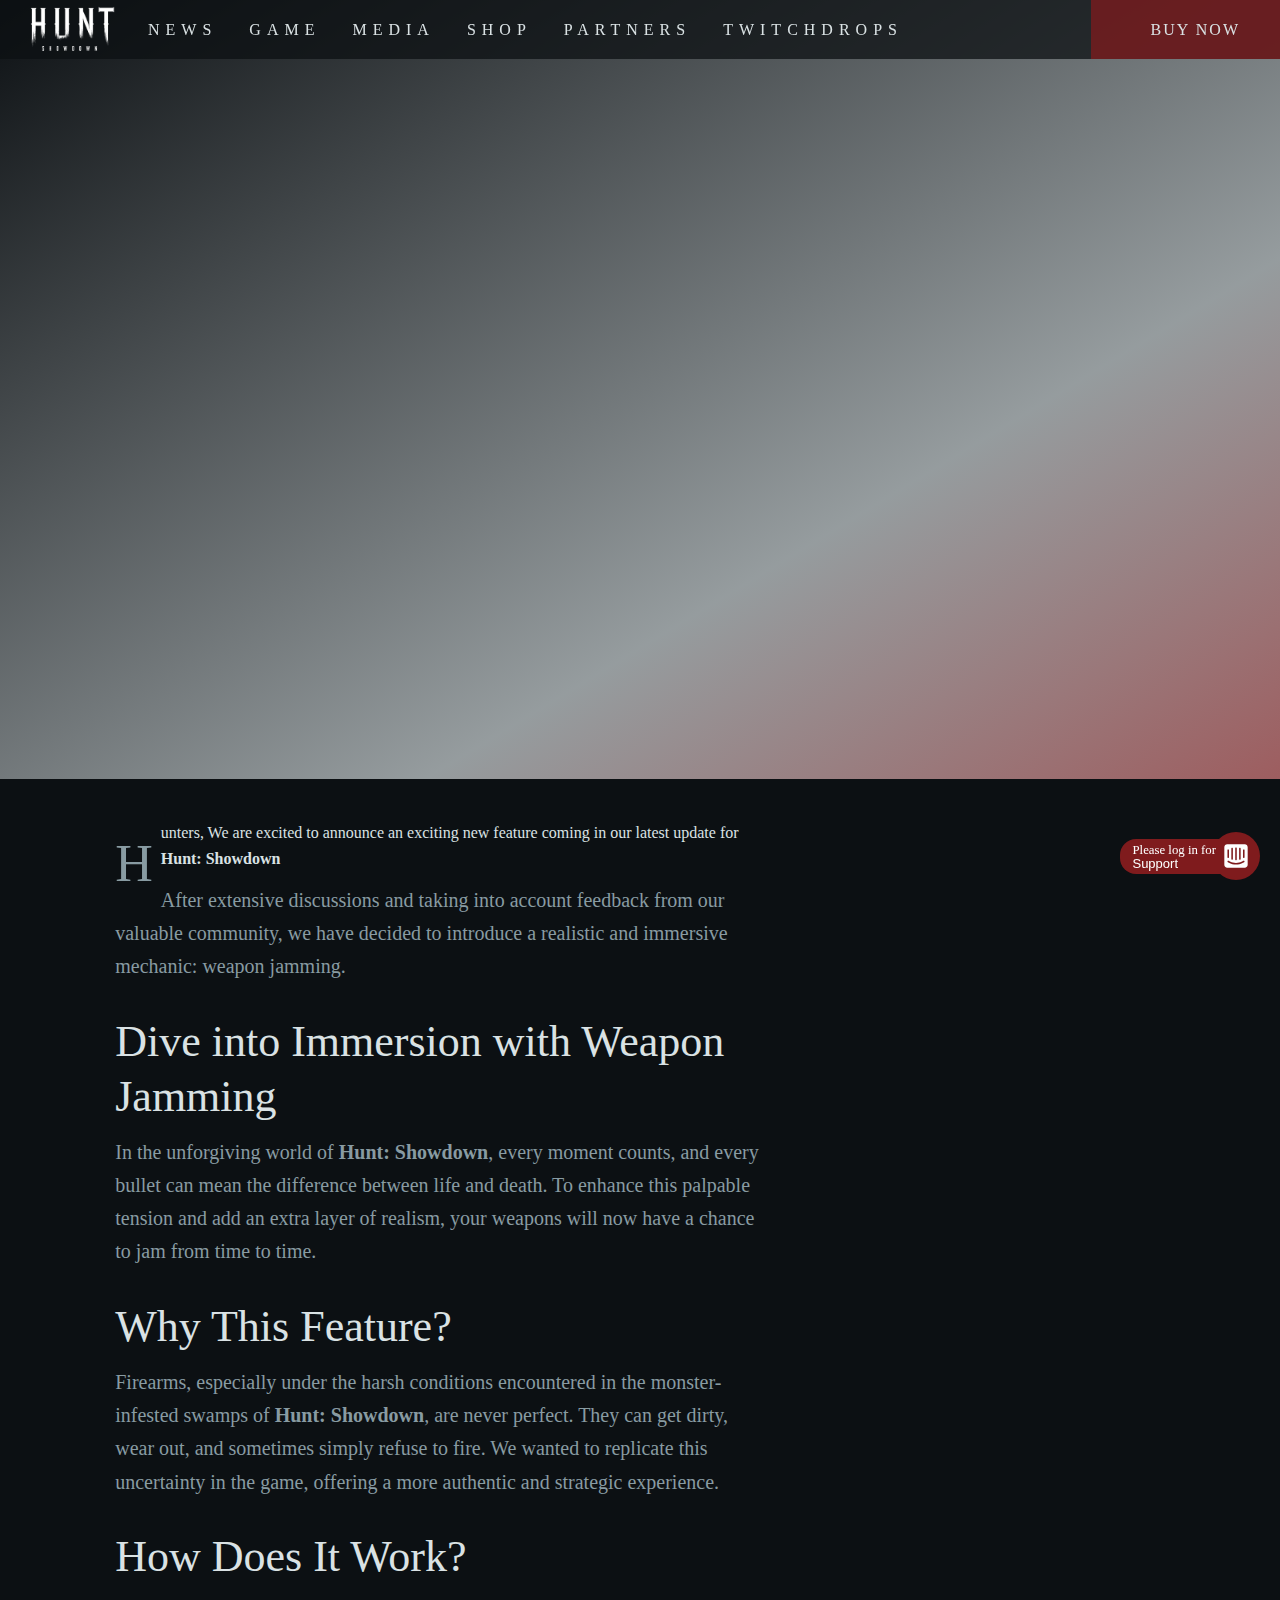
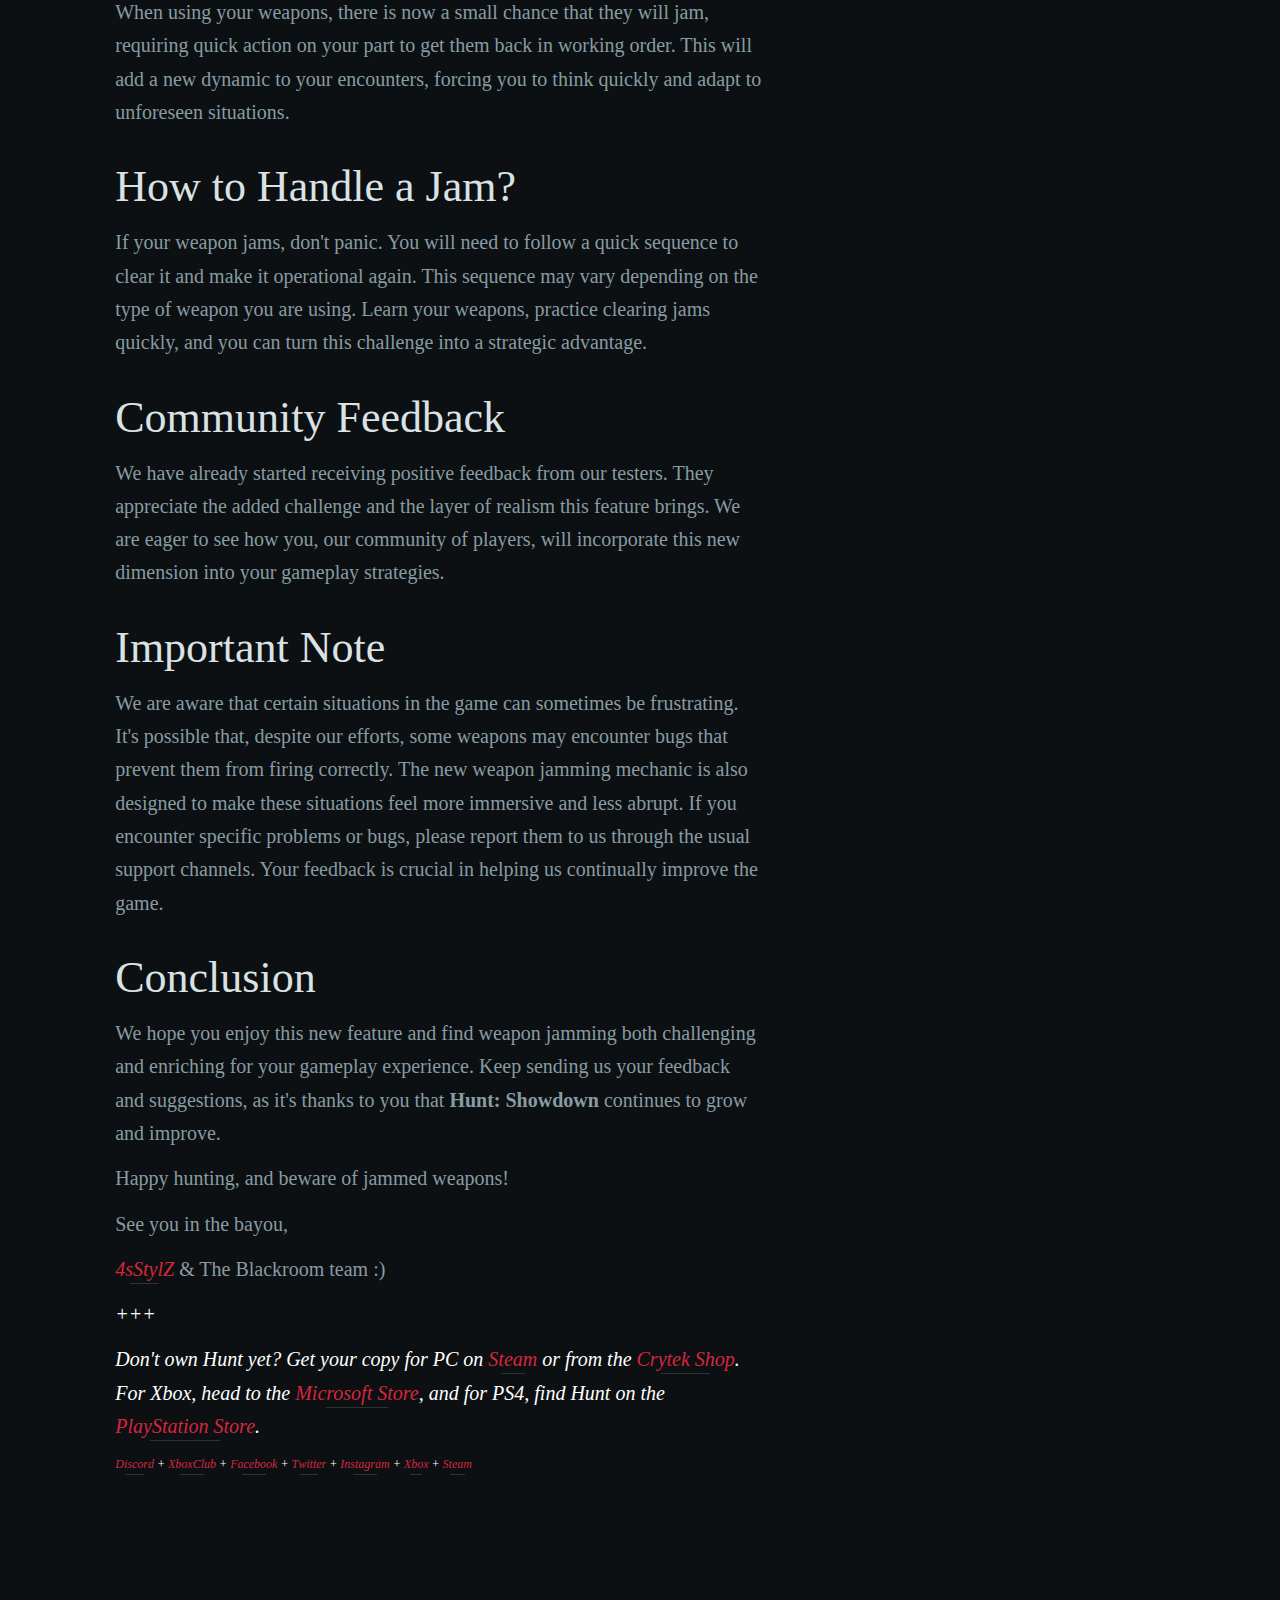
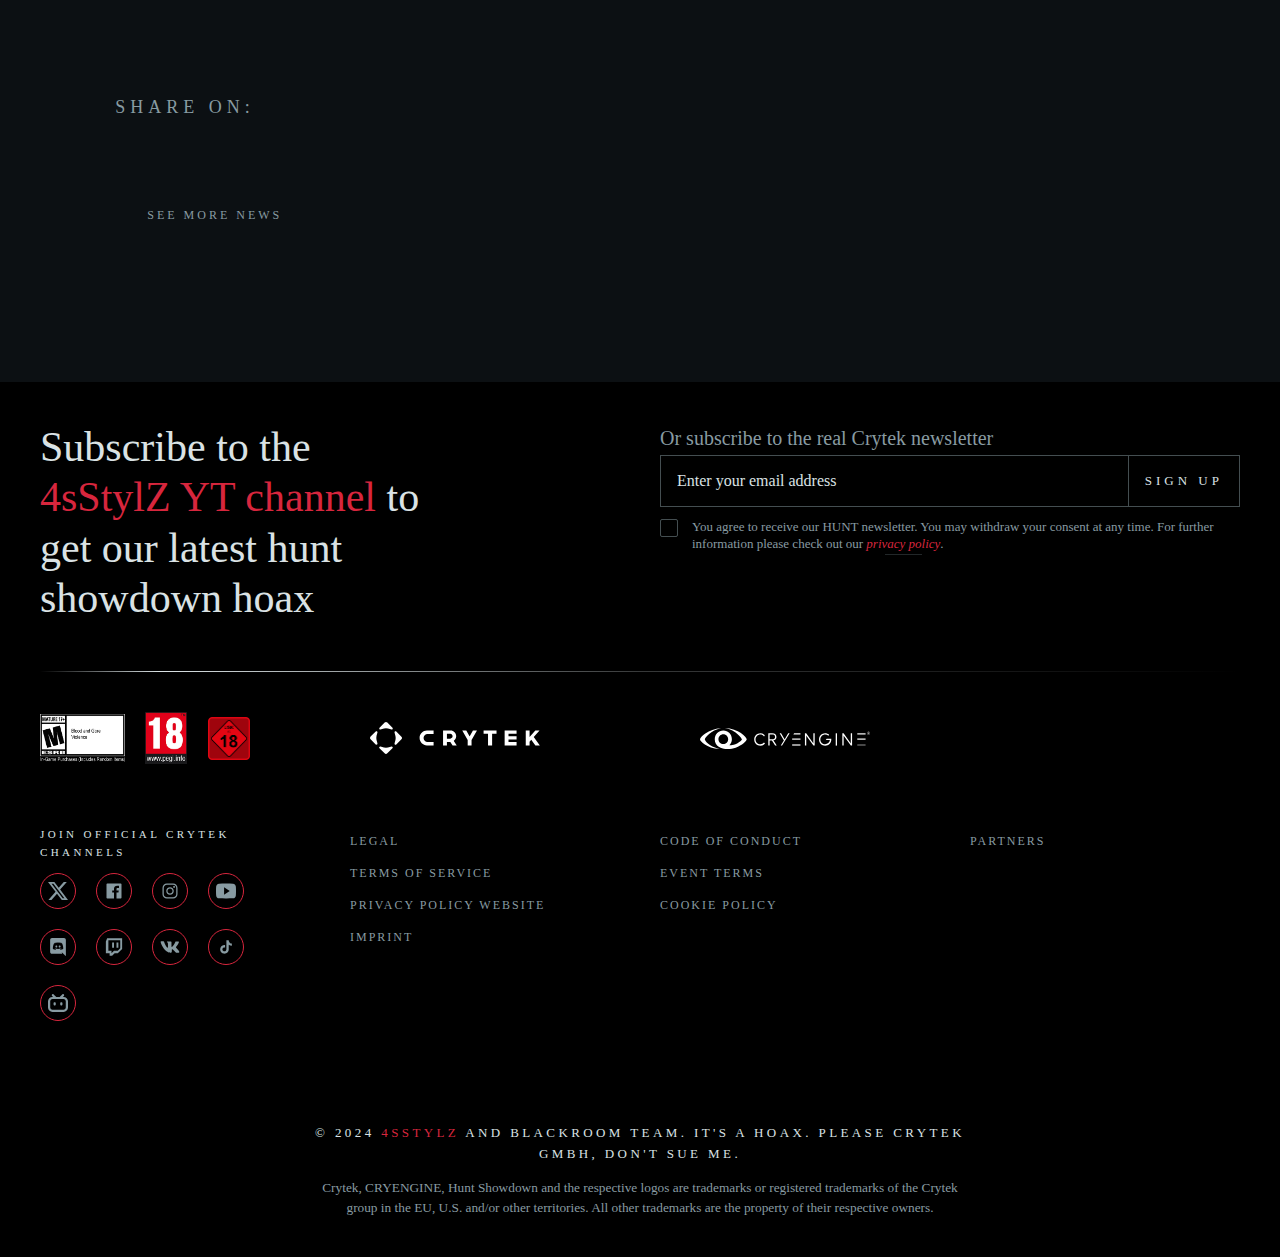
==== commit b1a07132: "bloup" ====
--- a/huntshowdown-introducing-weapon-jamming.html
+++ b/huntshowdown-introducing-weapon-jamming.html
@@ -48,7 +48,7 @@
     
     <meta name="google" content="notranslate">
   <meta http-equiv="Content-Language" content="en_US">
-  <title>Hunt: Showdown -&nbsp;Hunt: Showdown – Update 1.9 </title>
+  <title>Hunt: Showdown -&nbsp;Hunt: Showdown – Update 1.9.5 </title>
   <meta name="viewport" content="width=device-width, initial-scale=1">
   <link rel="shortcut icon" href="https://www.huntshowdown.com/assets/img/favicon.ico">
     <link type="text/css" rel="stylesheet" media="all" href="./Hunt_ Showdown - Hunt_ Showdown – Update 1.9_files/all.min.css">
@@ -60,7 +60,7 @@
   <meta http-equiv="X-UA-Compatible" content="IE=edge, chrome=1">
   <meta name="description" content="Hunt: Showdown is a competitive first-person PvP bounty hunting game with heavy PvE elements. Set in the darkest corners of the world, Hunt packs the thrill of survival games into a match-based format.">
   <!-- general data -->
-    <meta property="og:title" content="Hunt: Showdown - Hunt: Showdown – Update 1.9 ">
+    <meta property="og:title" content="Hunt: Showdown - Hunt: Showdown – Update 1.9.5 ">
     <meta property="og:site_name" content="Hunt: Showdown">
     <meta property="og:description" content="Hunt: Showdown is a competitive first-person PvP bounty hunting game with heavy PvE elements. Set in the darkest corners of the world, Hunt packs the thrill of survival games into a match-based format.">
     <meta property="og:type" content="article">
@@ -202,10 +202,10 @@
     transition: all 1s;
   }
 </style>
-<div class="news-article-hero" style="background: url(&quot;../files/news/Blog_1920x108025.jpg&quot;) center center / cover repeat scroll rgb(218, 226, 228) !important; --darkreader-inline-bgcolor: #263134;" data-darkreader-inline-bgcolor="">
+<div class="news-article-hero" style="background: url('Blog_1920x108025.jpg') center center / cover repeat scroll rgb(218, 226, 228) !important; --darkreader-inline-bgcolor: #263134;" data-darkreader-inline-bgcolor="">
       <div class="news-article-headline">
-        <h5><a href="https://www.huntshowdown.com/news/date"><span>July 13, 2024</span></a></h5>
-        <h3 aria-label="Hunt: Showdown – Update 1.9  " style="opacity: 1;"><span class="word1" aria-hidden="true">Hunt:</span> <span class="word2" aria-hidden="true">Showdown</span> <span class="word3" aria-hidden="true">–</span> <span class="word4" aria-hidden="true">Introducing a New Feature: Weapon Jamming!</span>   <span class="word7" aria-hidden="true"></span> </h3>
+        <h5><a href="https://www.huntshowdown.com/news/date"><span>June 20, 2024</span></a></h5>
+        <h3 aria-label="Hunt: Showdown – Update 1.9.5  " style="opacity: 1;"><span class="word1" aria-hidden="true">Hunt:</span> <span class="word2" aria-hidden="true">Showdown</span> <span class="word3" aria-hidden="true">–</span> <span class="word4" aria-hidden="true">Introducing a New Feature: Weapon Jamming!</span>   <span class="word7" aria-hidden="true"></span> </h3>
       </div>
 </div>
 <hr class="hr-big hr-hunt-black news-hr">
@@ -215,7 +215,7 @@
   <div class="row news-article-text">
 
     <div class="col">
-      <p><p class="dropcap">H</p>unters, We are excited to announce an exciting new feature coming in our latest update for <strong>Hunt: Showdown</strong></p>
+      <p style="font-size: 2rem;"><p class="dropcap"style="font-size: 2rem;">H</p>unters, We are excited to announce an exciting new feature coming in our latest update for <strong>Hunt: Showdown</strong></p>
 
 <p style="font-size: 2rem;">After extensive discussions and taking into account feedback from our valuable community, we have decided to introduce a realistic and immersive mechanic: weapon jamming.</p>
 
@@ -250,7 +250,8 @@
 <p style="font-size: 2rem;">Happy hunting, and beware of jammed weapons!</p>
 
 <p style="font-size: 2rem;">See you in the bayou,</p>
-<p style="font-size: 2rem;">The Crytek Team</p>
+<p style="font-size: 2rem;"><a href="https://www.youtube.com/@4sstylz-hunt" style="color: #d7263d;
+">4sStylZ</a> & The Blackroom team :)</p>
 
 <p paraid="844337857" paraeid="{e0b54b3a-8671-49f0-94f9-a348bf9c38b3}{245}"></p><p class="paragraph" style="vertical-align:baseline"><span lang="EN-GB">+++<o:p></o:p></span></p><p class="paragraph" style="vertical-align:baseline"><span lang="EN-GB" data-redactor-tag="span">Don't own Hunt yet? Get
 your copy for PC on </span><span lang="EN-GB"><a href="https://store.steampowered.com/app/594650/Hunt_Showdown/" target="_blank"><i>Steam</i></a></span><span lang="EN-GB" data-redactor-tag="span"> or from
@@ -309,8 +310,12 @@
   <div class="footer__wrapper">
 
     <div class="footer__newsletter">
-          <h4>Subscribe to get our latest updates</h4>
+          <h4>Subscribe to the <a href="https://www.youtube.com/@4sstylz-hunt" style="color: #d7263d;
+">4sStylZ YT channel</a>
+ to get our latest hunt showdown hoax</h4>
           <div class="footer__newsletter__input" id="subscribe">
+            <p style="font-size: 2rem;">Or subscribe to the real Crytek newsletter</p>
+
             <form class="signup-action">
                 <div class="form-group">
                 <input type="text" name="formcheckin" class="important" value="">
@@ -346,7 +351,7 @@
     </div>
     <div class="footer__links">
       <div class="footer__socialchannels">
-        <h5>Join our Channels</h5>
+        <h5>Join official Crytek Channels</h5>
         <div>
           <a rel="noopener noreferrer" href="https://twitter.com/HuntShowdown" target="_blank" class="twitter">
             <svg class="icon">
@@ -400,7 +405,8 @@
                                 <li><a rel="noopener noreferrer" target="" href="https://www.huntshowdown.com/partners">Partners</a></li><li><a rel="noopener noreferrer" target="_blank" href="https://www.huntshowdown.com/news/hunt-showdown-update-19"></a></li><li><a rel="noopener noreferrer" target="_blank" href="https://www.huntshowdown.com/news/hunt-showdown-update-19"></a></li><li><a rel="noopener noreferrer" target="_blank" href="https://www.huntshowdown.com/news/hunt-showdown-update-19"></a></li><li><a rel="noopener noreferrer" target="_blank" href="https://www.huntshowdown.com/news/hunt-showdown-update-19"></a></li></ul><ul><li><a rel="noopener noreferrer" target="_blank" href="https://www.huntshowdown.com/news/hunt-showdown-update-19"></a></li><li><a rel="noopener noreferrer" target="_blank" href="https://www.huntshowdown.com/news/hunt-showdown-update-19"></a></li>      </ul>
     </div>
     <div class="footer__copyright">
-      <h5>© 2024 Crytek GmbH. All rights reserved.</h5>
+      <h5>© 2024 <a href="https://www.youtube.com/@4sstylz-hunt" style="color: #d7263d;
+">4sStylZ</a> and Blackroom team. It's a Hoax. Please Crytek GmbH, Don't sue me.</h5>
       <p><small>Crytek, CRYENGINE, Hunt Showdown and the respective logos are trademarks or registered trademarks of the Crytek group in the EU, U.S. and/or other territories. All other trademarks are the property of their respective owners.</small></p>
     </div>
   </div>
@@ -420,4 +426,4 @@
 
 
 <div id="cks-hidden" name="true"></div>
-</body></html>+</body></html>
